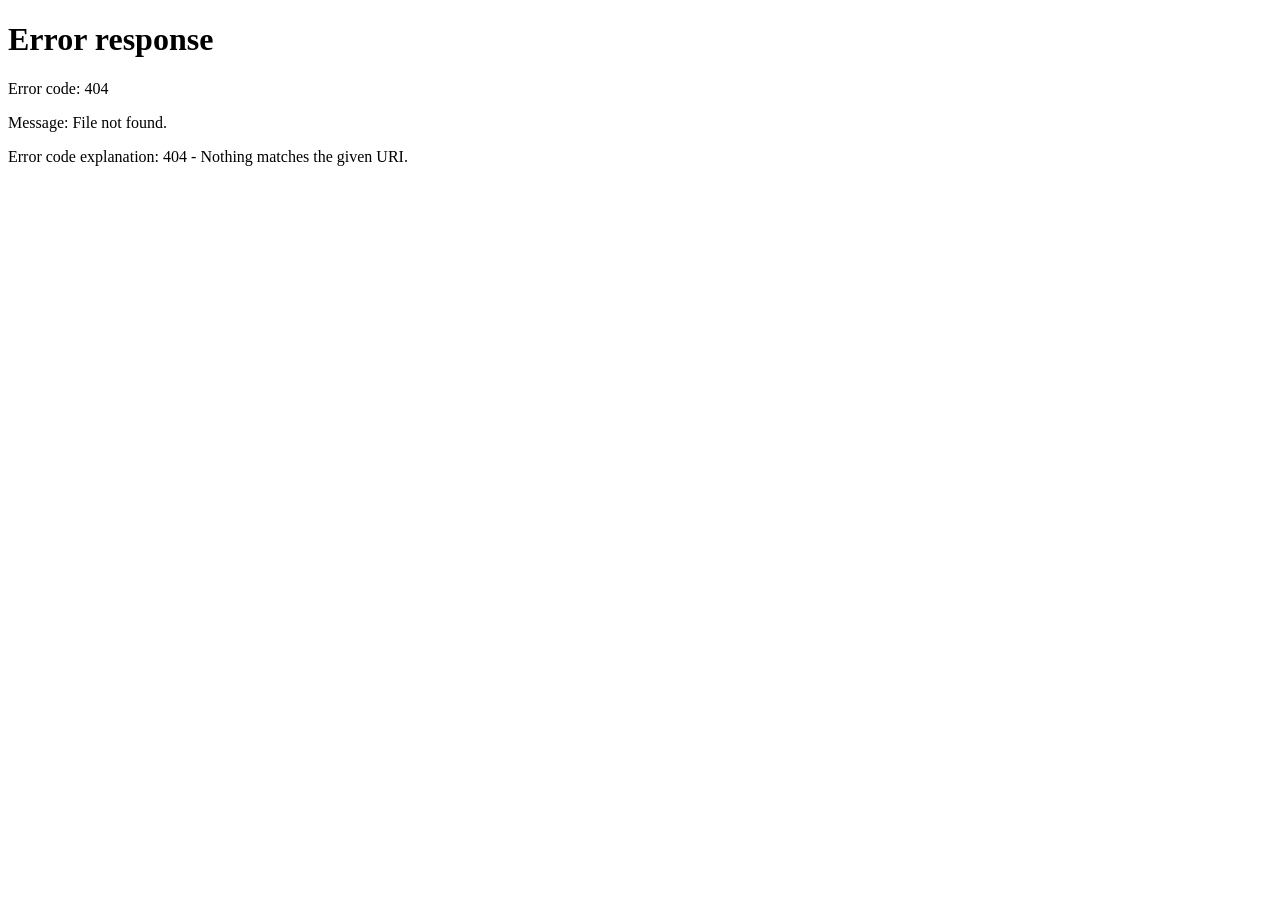
==== index.html @ 46be5a69 "Add files via upload" ====
<html xmlns="http://www.w3.org/1999/xhtml" lang="en">

<head>
	<meta http-equiv="Content-Type" content="text/html; charset=utf-8" />
	<meta name="description" content="HTTrack is an easy-to-use website mirror utility. It allows you to download a World Wide website from the Internet to a local directory,building recursively all structures, getting html, images, and other files from the server to your computer. Links are rebuiltrelatively so that you can freely browse to the local site (works with any browser). You can mirror several sites together so that you can jump from one toanother. You can, also, update an existing mirror site, or resume an interrupted download. The robot is fully configurable, with an integrated help" />
	<meta name="keywords" content="httrack, HTTRACK, HTTrack, winhttrack, WINHTTRACK, WinHTTrack, offline browser, web mirror utility, aspirateur web, surf offline, web capture, www mirror utility, browse offline, local  site builder, website mirroring, aspirateur www, internet grabber, capture de site web, internet tool, hors connexion, unix, dos, windows 95, windows 98, solaris, ibm580, AIX 4.0, HTS, HTGet, web aspirator, web aspirateur, libre, GPL, GNU, free software" />
	<title>Local index - HTTrack Website Copier</title>
  <!-- Mirror and index made by HTTrack Website Copier/3.51-0 [XR&CO] -->
	<style type="text/css">
	<!--

body {
	margin: 0;  padding: 0;  margin-bottom: 15px;  margin-top: 8px;
	background: #77b;
}
body, td {
	font: 14px "Trebuchet MS", Verdana, Arial, Helvetica, sans-serif;
	}

#subTitle {
	background: #000;  color: #fff;  padding: 4px;  font-weight: bold; 
	}

#siteNavigation a, #siteNavigation .current {
	font-weight: bold;  color: #448;
	}
#siteNavigation a:link    { text-decoration: none; }
#siteNavigation a:visited { text-decoration: none; }

#siteNavigation .current { background-color: #ccd; }

#siteNavigation a:hover   { text-decoration: none;  background-color: #fff;  color: #000; }
#siteNavigation a:active  { text-decoration: none;  background-color: #ccc; }


a:link    { text-decoration: underline;  color: #00f; }
a:visited { text-decoration: underline;  color: #000; }
a:hover   { text-decoration: underline;  color: #c00; }
a:active  { text-decoration: underline; }

#pageContent {
	clear: both;
	border-bottom: 6px solid #000;
	padding: 10px;  padding-top: 20px;
	line-height: 1.65em;
	background-image: url(backblue.gif);
	background-repeat: no-repeat;
	background-position: top right;
	}

#pageContent, #siteNavigation {
	background-color: #ccd;
	}


.imgLeft  { float: left;   margin-right: 10px;  margin-bottom: 10px; }
.imgRight { float: right;  margin-left: 10px;   margin-bottom: 10px; }

hr { height: 1px;  color: #000;  background-color: #000;  margin-bottom: 15px; }

h1 { margin: 0;  font-weight: bold;  font-size: 2em; }
h2 { margin: 0;  font-weight: bold;  font-size: 1.6em; }
h3 { margin: 0;  font-weight: bold;  font-size: 1.3em; }
h4 { margin: 0;  font-weight: bold;  font-size: 1.18em; }

.blak { background-color: #000; }
.hide { display: none; }
.tableWidth { min-width: 400px; }

.tblRegular       { border-collapse: collapse; }
.tblRegular td    { padding: 6px;  background-image: url(fade.gif);  border: 2px solid #99c; }
.tblHeaderColor, .tblHeaderColor td { background: #99c; }
.tblNoBorder td   { border: 0; }


// -->
</style>

</head>

<body>
<table width="76%" border="0" align="center" cellspacing="0" cellpadding="3" class="tableWidth">
	<tr>
	<td id="subTitle">HTTrack Website Copier - Open Source offline browser</td>
	</tr>
</table>
<table width="76%" border="0" align="center" cellspacing="0" cellpadding="0" class="tableWidth">
<tr class="blak">
<td>
	<table width="100%" border="0" align="center" cellspacing="1" cellpadding="0">
	<tr>
	<td colspan="6"> 
		<table width="100%" border="0" align="center" cellspacing="0" cellpadding="10">
		<tr> 
		<td id="pageContent"> 
<!-- ==================== End prologue ==================== -->

<H1 ALIGN=Center>Index of locally available sites:</H1>
	<TABLE BORDER="0" WIDTH="100%" CELLSPACING="1" CELLPADDING="0">
		<TR>
			<TD BACKGROUND="fade.gif">
				&middot;
					<A HREF="grafik-v2.nxt.designtocodes.com/index.html">
						Grafik v2 - Nextjs Portfolio Template for Creative Graphic Designers
					</A>		
			</TD>
		</TR>
	</TABLE>
	<BR>
	<BR>
	<BR>
  	<H6 ALIGN="RIGHT">
	<I>Mirror and index made by HTTrack Website Copier [XR&amp;CO]</I>
	</H6>
	<!-- Mirror and index made by HTTrack Website Copier/3.51-0 [XR&CO] -->
	<!-- Thanks for using HTTrack Website Copier! -->
	<meta HTTP-EQUIV="Refresh" CONTENT="0; URL=grafik-v2.nxt.designtocodes.com/index.html">


<!-- ==================== Start epilogue ==================== -->
		</td>
		</tr>
		</table>
	</td>
	</tr>
	</table>
</td>
</tr>
</table>

<table width="76%" border="0" align="center" valign="bottom" cellspacing="0" cellpadding="0">
	<tr>
	<td id="footer"><small>&copy; 1998 Xavier Roche &amp; other contributors - Web Design: Leto Kauler.</small></td>
	</tr>
</table>

</body>

</html>
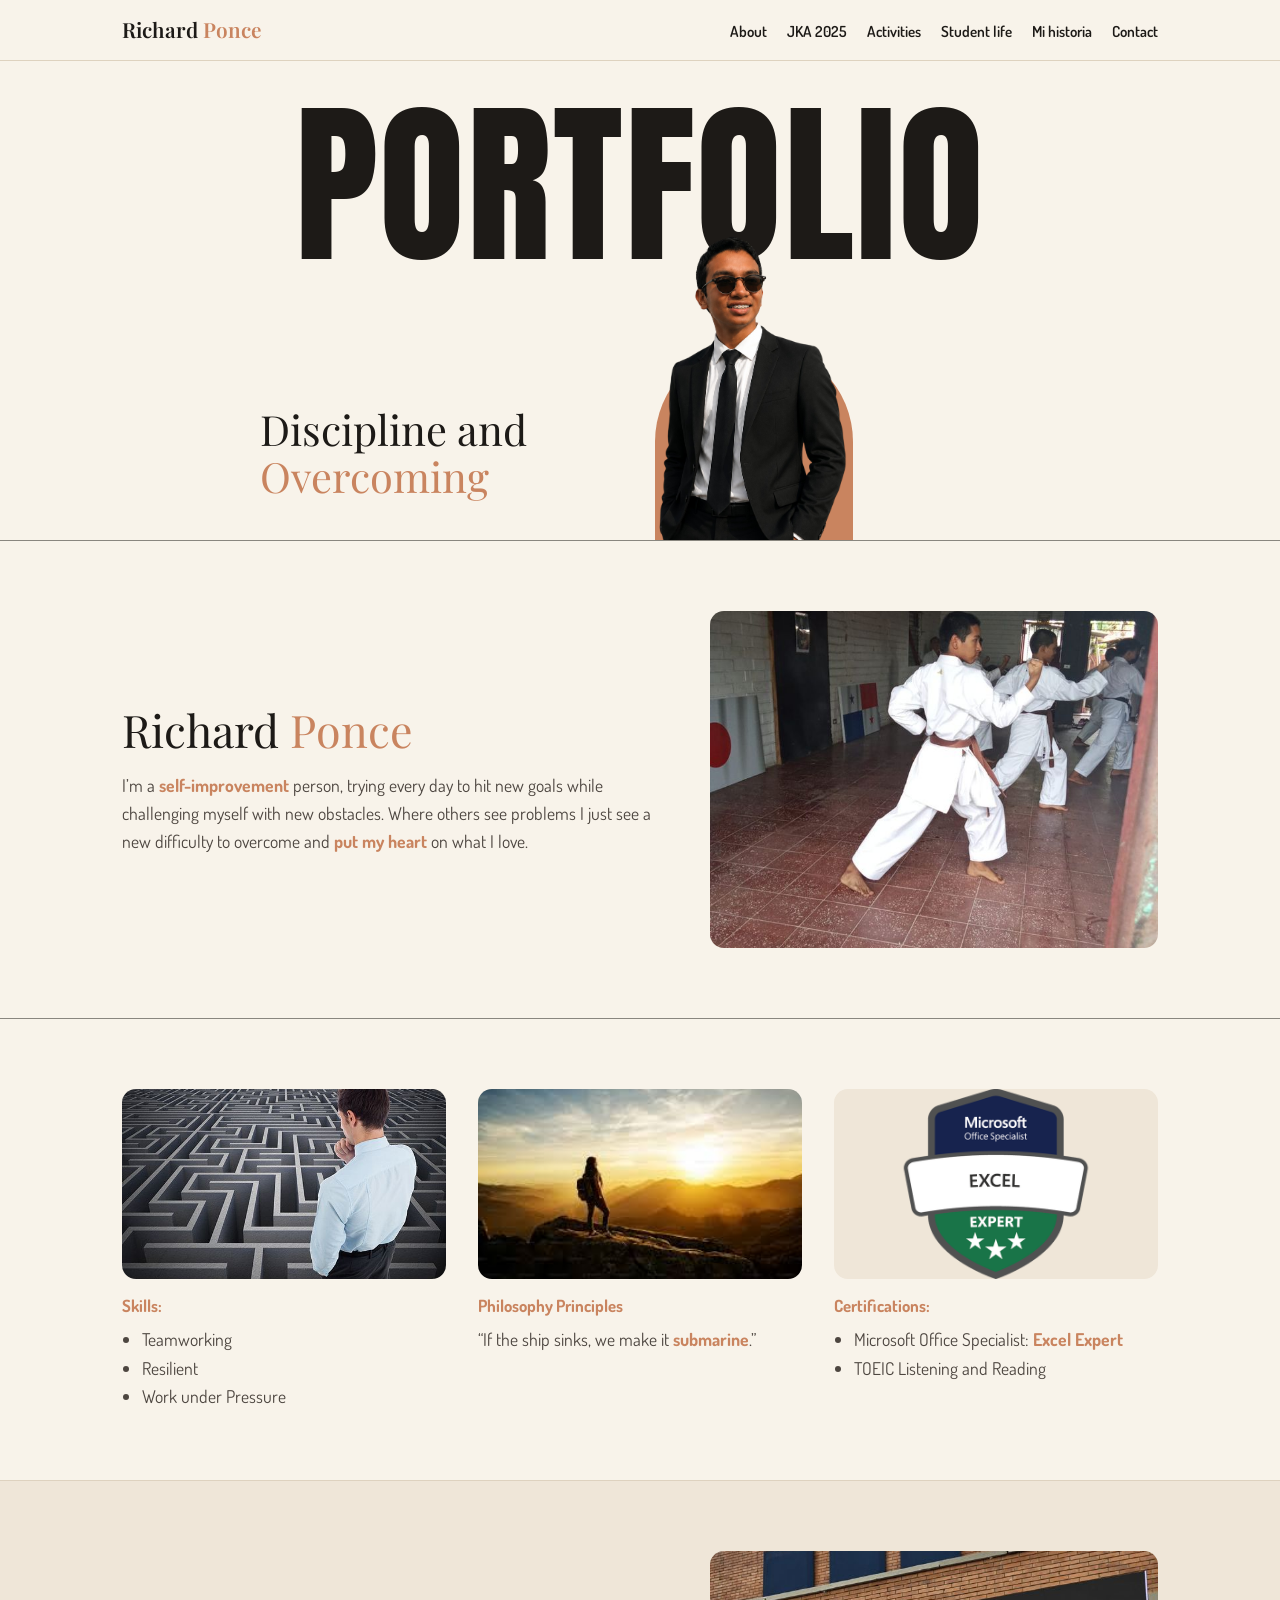
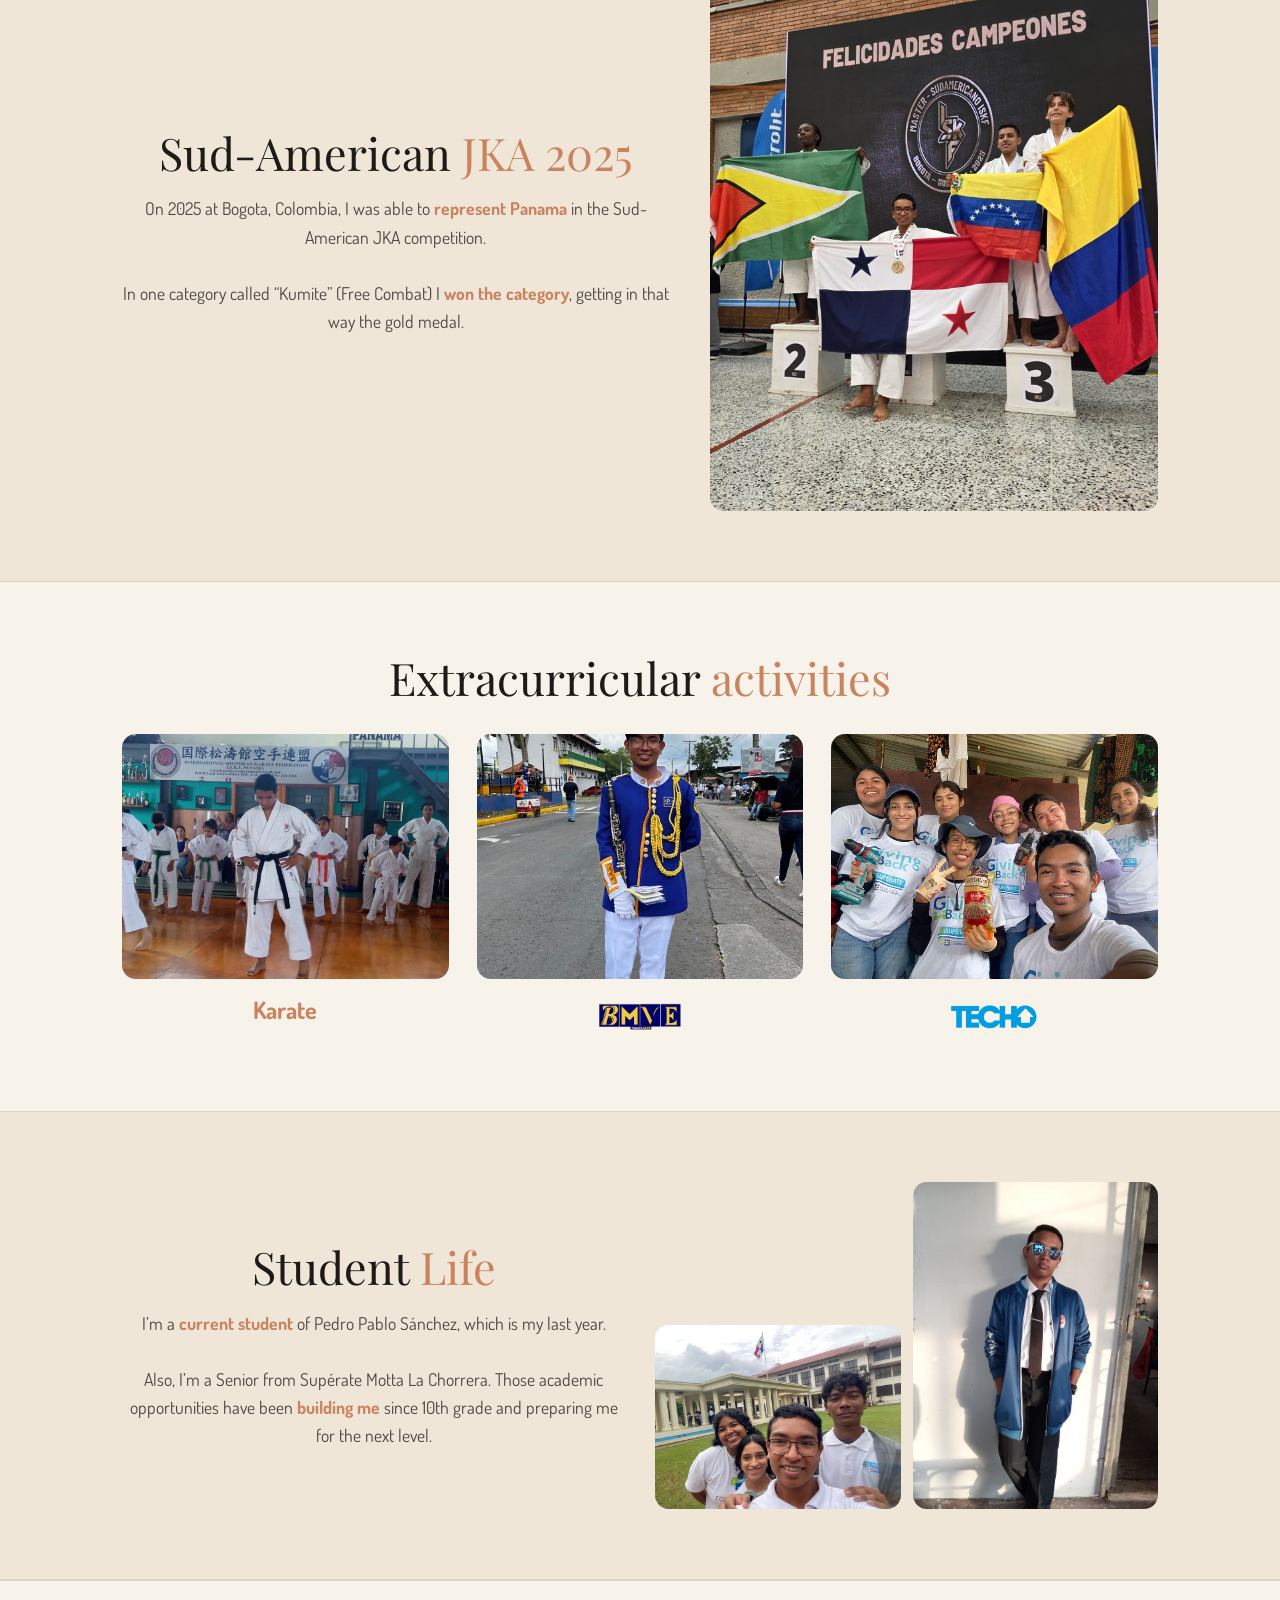
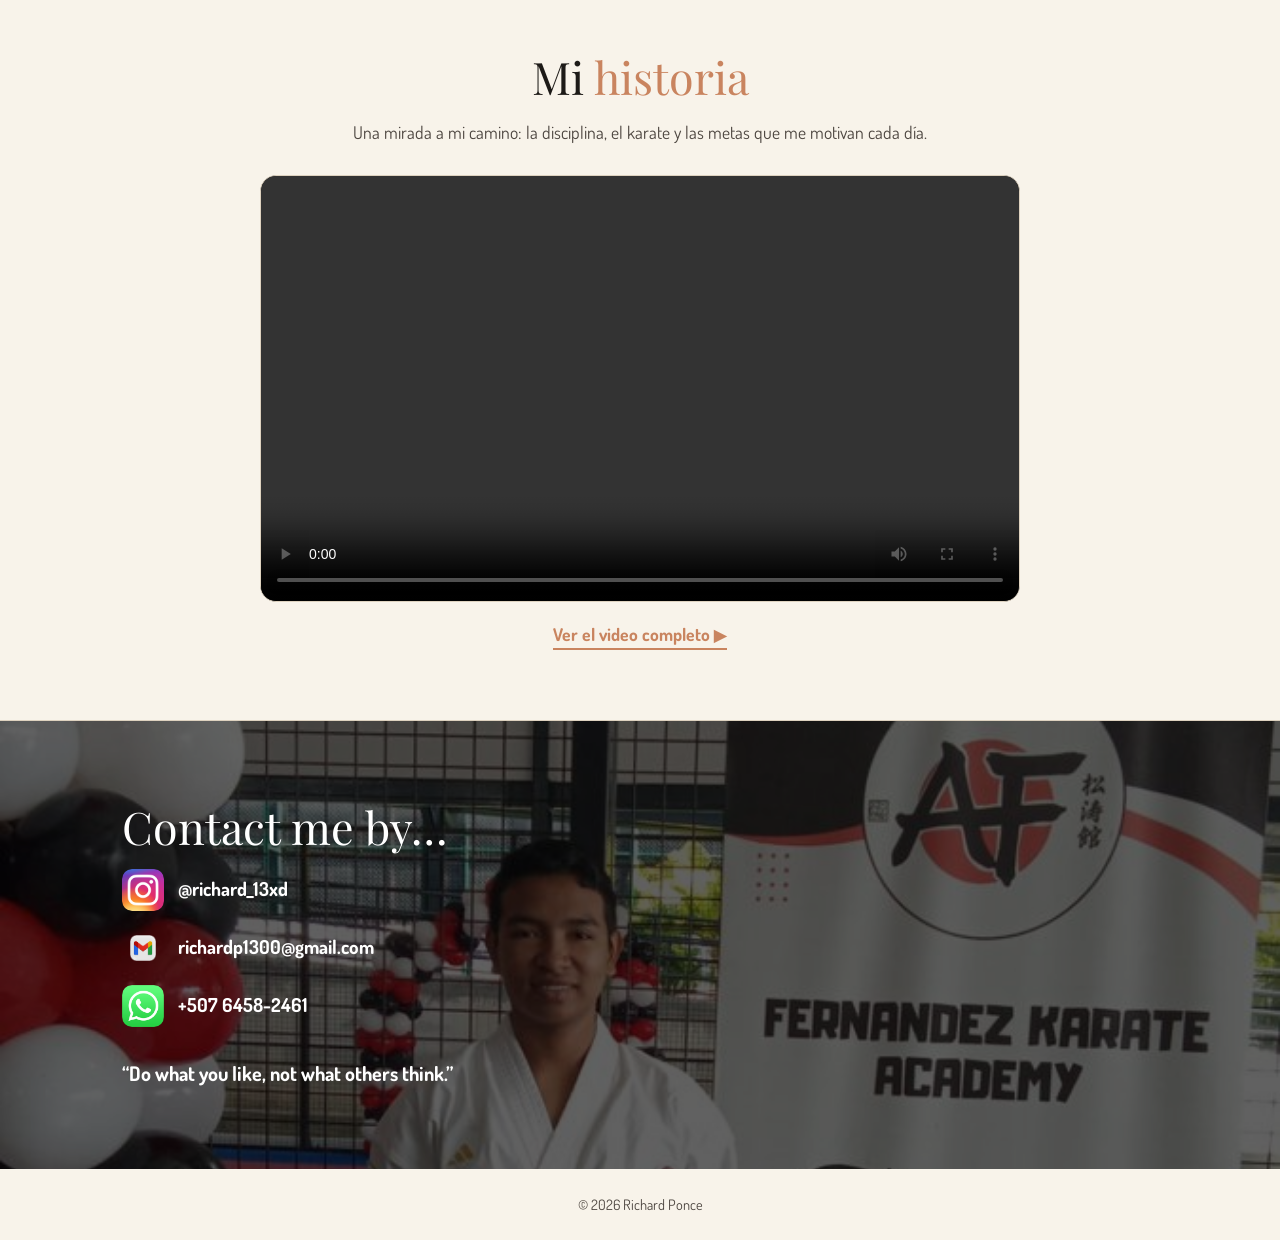
==== commit 56569290: "nose" ====
--- a/index.html
+++ b/index.html
@@ -1,141 +1,127 @@
-<html xmlns="http://www.w3.org/1999/xhtml" lang="en">
-
-<head>
-	<meta http-equiv="Content-Type" content="text/html; charset=utf-8" />
-	<meta name="description" content="HTTrack is an easy-to-use website mirror utility. It allows you to download a World Wide website from the Internet to a local directory,building recursively all structures, getting html, images, and other files from the server to your computer. Links are rebuiltrelatively so that you can freely browse to the local site (works with any browser). You can mirror several sites together so that you can jump from one toanother. You can, also, update an existing mirror site, or resume an interrupted download. The robot is fully configurable, with an integrated help" />
-	<meta name="keywords" content="httrack, HTTRACK, HTTrack, winhttrack, WINHTTRACK, WinHTTrack, offline browser, web mirror utility, aspirateur web, surf offline, web capture, www mirror utility, browse offline, local  site builder, website mirroring, aspirateur www, internet grabber, capture de site web, internet tool, hors connexion, unix, dos, windows 95, windows 98, solaris, ibm580, AIX 4.0, HTS, HTGet, web aspirator, web aspirateur, libre, GPL, GNU, free software" />
-	<title>Local index - HTTrack Website Copier</title>
-  <!-- Mirror and index made by HTTrack Website Copier/3.51-0 [XR&CO] -->
-	<style type="text/css">
-	<!--
-
-body {
-	margin: 0;  padding: 0;  margin-bottom: 15px;  margin-top: 8px;
-	background: #77b;
-}
-body, td {
-	font: 14px "Trebuchet MS", Verdana, Arial, Helvetica, sans-serif;
-	}
-
-#subTitle {
-	background: #000;  color: #fff;  padding: 4px;  font-weight: bold; 
-	}
-
-#siteNavigation a, #siteNavigation .current {
-	font-weight: bold;  color: #448;
-	}
-#siteNavigation a:link    { text-decoration: none; }
-#siteNavigation a:visited { text-decoration: none; }
-
-#siteNavigation .current { background-color: #ccd; }
-
-#siteNavigation a:hover   { text-decoration: none;  background-color: #fff;  color: #000; }
-#siteNavigation a:active  { text-decoration: none;  background-color: #ccc; }
-
-
-a:link    { text-decoration: underline;  color: #00f; }
-a:visited { text-decoration: underline;  color: #000; }
-a:hover   { text-decoration: underline;  color: #c00; }
-a:active  { text-decoration: underline; }
-
-#pageContent {
-	clear: both;
-	border-bottom: 6px solid #000;
-	padding: 10px;  padding-top: 20px;
-	line-height: 1.65em;
-	background-image: url(backblue.gif);
-	background-repeat: no-repeat;
-	background-position: top right;
-	}
-
-#pageContent, #siteNavigation {
-	background-color: #ccd;
-	}
-
-
-.imgLeft  { float: left;   margin-right: 10px;  margin-bottom: 10px; }
-.imgRight { float: right;  margin-left: 10px;   margin-bottom: 10px; }
-
-hr { height: 1px;  color: #000;  background-color: #000;  margin-bottom: 15px; }
-
-h1 { margin: 0;  font-weight: bold;  font-size: 2em; }
-h2 { margin: 0;  font-weight: bold;  font-size: 1.6em; }
-h3 { margin: 0;  font-weight: bold;  font-size: 1.3em; }
-h4 { margin: 0;  font-weight: bold;  font-size: 1.18em; }
-
-.blak { background-color: #000; }
-.hide { display: none; }
-.tableWidth { min-width: 400px; }
-
-.tblRegular       { border-collapse: collapse; }
-.tblRegular td    { padding: 6px;  background-image: url(fade.gif);  border: 2px solid #99c; }
-.tblHeaderColor, .tblHeaderColor td { background: #99c; }
-.tblNoBorder td   { border: 0; }
-
-
-// -->
-</style>
-
-</head>
-
-<body>
-<table width="76%" border="0" align="center" cellspacing="0" cellpadding="3" class="tableWidth">
-	<tr>
-	<td id="subTitle">HTTrack Website Copier - Open Source offline browser</td>
-	</tr>
-</table>
-<table width="76%" border="0" align="center" cellspacing="0" cellpadding="0" class="tableWidth">
-<tr class="blak">
-<td>
-	<table width="100%" border="0" align="center" cellspacing="1" cellpadding="0">
-	<tr>
-	<td colspan="6"> 
-		<table width="100%" border="0" align="center" cellspacing="0" cellpadding="10">
-		<tr> 
-		<td id="pageContent"> 
-<!-- ==================== End prologue ==================== -->
-
-<H1 ALIGN=Center>Index of locally available sites:</H1>
-	<TABLE BORDER="0" WIDTH="100%" CELLSPACING="1" CELLPADDING="0">
-		<TR>
-			<TD BACKGROUND="fade.gif">
-				&middot;
-					<A HREF="grafik-v2.nxt.designtocodes.com/index.html">
-						Grafik v2 - Nextjs Portfolio Template for Creative Graphic Designers
-					</A>		
-			</TD>
-		</TR>
-	</TABLE>
-	<BR>
-	<BR>
-	<BR>
-  	<H6 ALIGN="RIGHT">
-	<I>Mirror and index made by HTTrack Website Copier [XR&amp;CO]</I>
-	</H6>
-	<!-- Mirror and index made by HTTrack Website Copier/3.51-0 [XR&CO] -->
-	<!-- Thanks for using HTTrack Website Copier! -->
-	<meta HTTP-EQUIV="Refresh" CONTENT="0; URL=grafik-v2.nxt.designtocodes.com/index.html">
-
-
-<!-- ==================== Start epilogue ==================== -->
-		</td>
-		</tr>
-		</table>
-	</td>
-	</tr>
-	</table>
-</td>
-</tr>
-</table>
-
-<table width="76%" border="0" align="center" valign="bottom" cellspacing="0" cellpadding="0">
-	<tr>
-	<td id="footer"><small>&copy; 1998 Xavier Roche &amp; other contributors - Web Design: Leto Kauler.</small></td>
-	</tr>
-</table>
-
-</body>
-
-</html>
-
-
+<html lang="en"><head>
+<meta charset="utf-8">
+<meta name="viewport" content="width=device-width, initial-scale=1, viewport-fit=cover">
+<title>Richard Ponce | Portfolio</title>
+<link rel="preconnect" href="https://fonts.googleapis.com"><link rel="preconnect" href="https://fonts.gstatic.com" crossorigin="">
+<link href="https://fonts.googleapis.com/css2?family=Anton&amp;family=Playfair+Display:wght@400;600&amp;family=Dosis:wght@400;600;700&amp;display=swap" rel="stylesheet">
+<style>
+:root{--bg:#f8f3ea;--bg2:#efe6d8;--tx:#1d1a17;--mu:#4d4640;--ac:#c9845f;--bd:#ded2bf;color-scheme:light}
+@media (prefers-color-scheme:dark){:root:not([data-theme="light"]){--bg:#141211;--bg2:#1e1b19;--tx:#f3ece2;--mu:#b8aea1;--ac:#dd9672;--bd:#332e2a;color-scheme:dark}}
+:root[data-theme="dark"]{--bg:#141211;--bg2:#1e1b19;--tx:#f3ece2;--mu:#b8aea1;--ac:#dd9672;--bd:#332e2a;color-scheme:dark}
+*{box-sizing:border-box;margin:0}
+:root{padding-top:env(safe-area-inset-top,0px);padding-bottom:env(safe-area-inset-bottom,0px)}
+html{scroll-behavior:smooth;scroll-padding-top:70px;scroll-padding-top:calc(70px + env(safe-area-inset-top,0px))}
+body{background:var(--bg);color:var(--tx);font-family:Dosis,system-ui,-apple-system,"Segoe UI",sans-serif;font-size:1.1rem;line-height:1.6}
+.w{max-width:1080px;margin:0 auto;padding:0 22px}
+body::before{content:"";position:fixed;inset:0 0 auto;height:env(safe-area-inset-top,0px);background:var(--bg);z-index:11}
+nav{position:sticky;top:env(safe-area-inset-top,0px);background:var(--bg);border-bottom:1px solid var(--bd);z-index:10}
+nav .w{display:flex;justify-content:space-between;align-items:center;height:60px;gap:14px}
+.logo{font-family:"Playfair Display",Georgia,serif;font-size:1.3rem;text-decoration:none;color:var(--tx)}.logo span,.ac{color:var(--ac)}
+nav ul{display:flex;gap:20px;list-style:none;padding:0;overflow-x:auto}
+nav a{color:var(--tx);text-decoration:none;font-weight:600;white-space:nowrap;font-size:.95rem}
+nav a:hover{color:var(--ac)}
+h1,h2{font-family:"Playfair Display",Georgia,serif;font-weight:400;line-height:1.15}
+h2{font-size:clamp(1.9rem,5vw,2.8rem);margin-bottom:16px}
+h2 em{font-style:normal;color:var(--ac)}
+p{color:var(--mu)}b{color:var(--ac)}
+section{padding:70px 0}
+img{max-width:100%;display:block}
+.hero{padding:40px 0 0;text-align:center}
+.big{font-family:Anton,Impact,"Arial Narrow",sans-serif;font-size:clamp(3.4rem,17vw,11rem);line-height:.95;letter-spacing:.01em;text-transform:uppercase}
+.hero .st{position:relative;display:flex;justify-content:center;align-items:flex-end;max-width:760px;margin:-6% auto 0}
+.hero .st .c{position:absolute;width:26%;aspect-ratio:1;background:var(--ac);border-radius:50% 50% 0 0;right:22%;bottom:0}
+.hero .st img{position:relative;width:33%;margin-left:26%}
+.hero h1{position:absolute;left:0;bottom:12%;font-size:clamp(1.5rem,5vw,2.6rem);text-align:left}
+.rule{border:0;border-top:1px solid var(--tx);opacity:.5;margin:0}
+.g2{display:grid;grid-template-columns:1.1fr .9fr;gap:40px;align-items:center}
+.photo{border-radius:14px;width:100%;object-fit:cover}
+.story{text-align:center;background:var(--bg2);border-block:1px solid var(--bd)}
+.story p{max-width:620px;margin:0 auto}
+.vid{max-width:760px;margin:28px auto 0;aspect-ratio:16/9;border-radius:16px;border:1px solid var(--bd);background:#000;overflow:hidden}
+.vid video{width:100%;height:100%}
+.lnk{display:inline-block;margin-top:18px;color:var(--ac);font-weight:700;text-decoration:none;border-bottom:2px solid var(--ac)}
+.tri{display:grid;grid-template-columns:repeat(auto-fit,minmax(240px,1fr));gap:32px}
+.tri img{width:100%;height:190px;object-fit:cover;border-radius:14px;margin-bottom:14px}
+.tri img.badge{object-fit:contain;background:var(--bg2)}
+.tri h3{color:var(--ac);font-size:1.05rem;margin-bottom:6px}
+.tri ul{padding-left:20px;color:var(--mu)}
+.act{display:grid;grid-template-columns:repeat(auto-fit,minmax(230px,1fr));gap:28px;text-align:center;margin-top:30px}
+.act img.p{width:100%;aspect-ratio:4/3;object-fit:cover;border-radius:14px}
+.act h3{color:var(--ac);font-size:1.5rem;margin-top:12px}
+.act img.lg{height:48px;width:auto;margin:14px auto 0;object-fit:contain}
+.ctr{text-align:center}
+.stu{display:grid;grid-template-columns:1fr 1fr;gap:30px;align-items:center}
+.stu .im{display:grid;grid-template-columns:1fr 1fr;gap:12px;align-items:end}
+.contact{position:relative;color:#fff;padding:80px 0;background:#222 center/cover}
+.contact::before{content:"";position:absolute;inset:0;background:rgba(0,0,0,.62)}
+.contact .w{position:relative}
+.contact h2{color:#fff}
+.contact a{display:flex;align-items:center;gap:14px;color:#fff;text-decoration:none;font-weight:700;margin:16px 0;font-size:1.2rem}
+.contact a img{width:42px;height:42px;object-fit:contain;border-radius:10px}
+.q{font-weight:700;font-size:1.25rem;margin-top:30px}
+footer{text-align:center;padding:24px;font-size:.9rem;color:var(--mu)}
+@media(max-width:760px){.g2,.stu{grid-template-columns:1fr}section{padding:50px 0}.hero h1{position:static;text-align:center;margin-top:10px}.hero .st{flex-direction:column;align-items:center}.hero .st img{width:46%;margin:0}.hero .st .c{right:auto;left:50%;transform:translateX(-5%);width:34%}}
+</style>
+</head>
+<body>
+<nav><div class="w"><a class="logo" href="#home">Richard <span>Ponce</span></a>
+<ul><li><a href="#about">About</a></li><li><a href="#jka">JKA 2025</a></li><li><a href="#activities">Activities</a></li><li><a href="#student">Student life</a></li><li><a href="#story">Mi historia</a></li><li><a href="#contact">Contact</a></li></ul></div></nav>
+
+<header class="hero" id="home"><div class="w">
+<div class="big">Portfolio</div>
+<div class="st"><span class="c"></span><img src="[data-uri]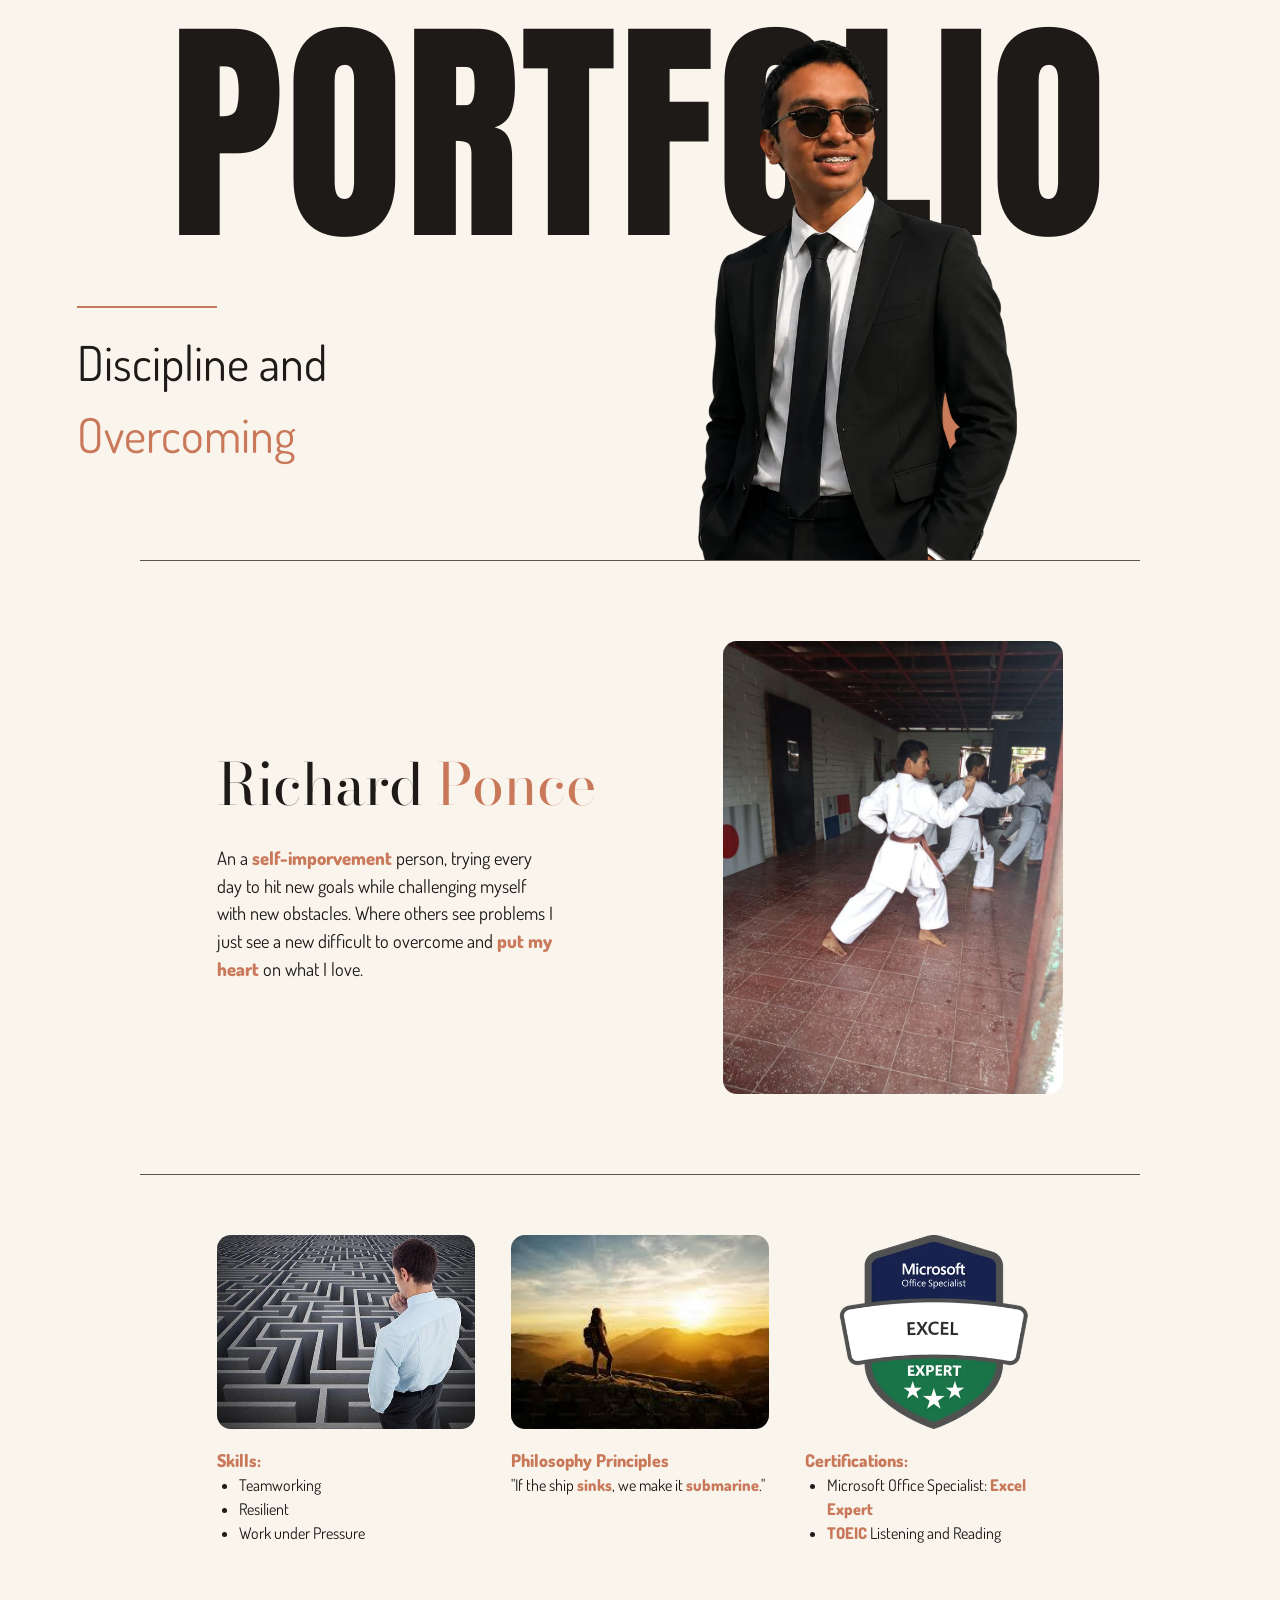
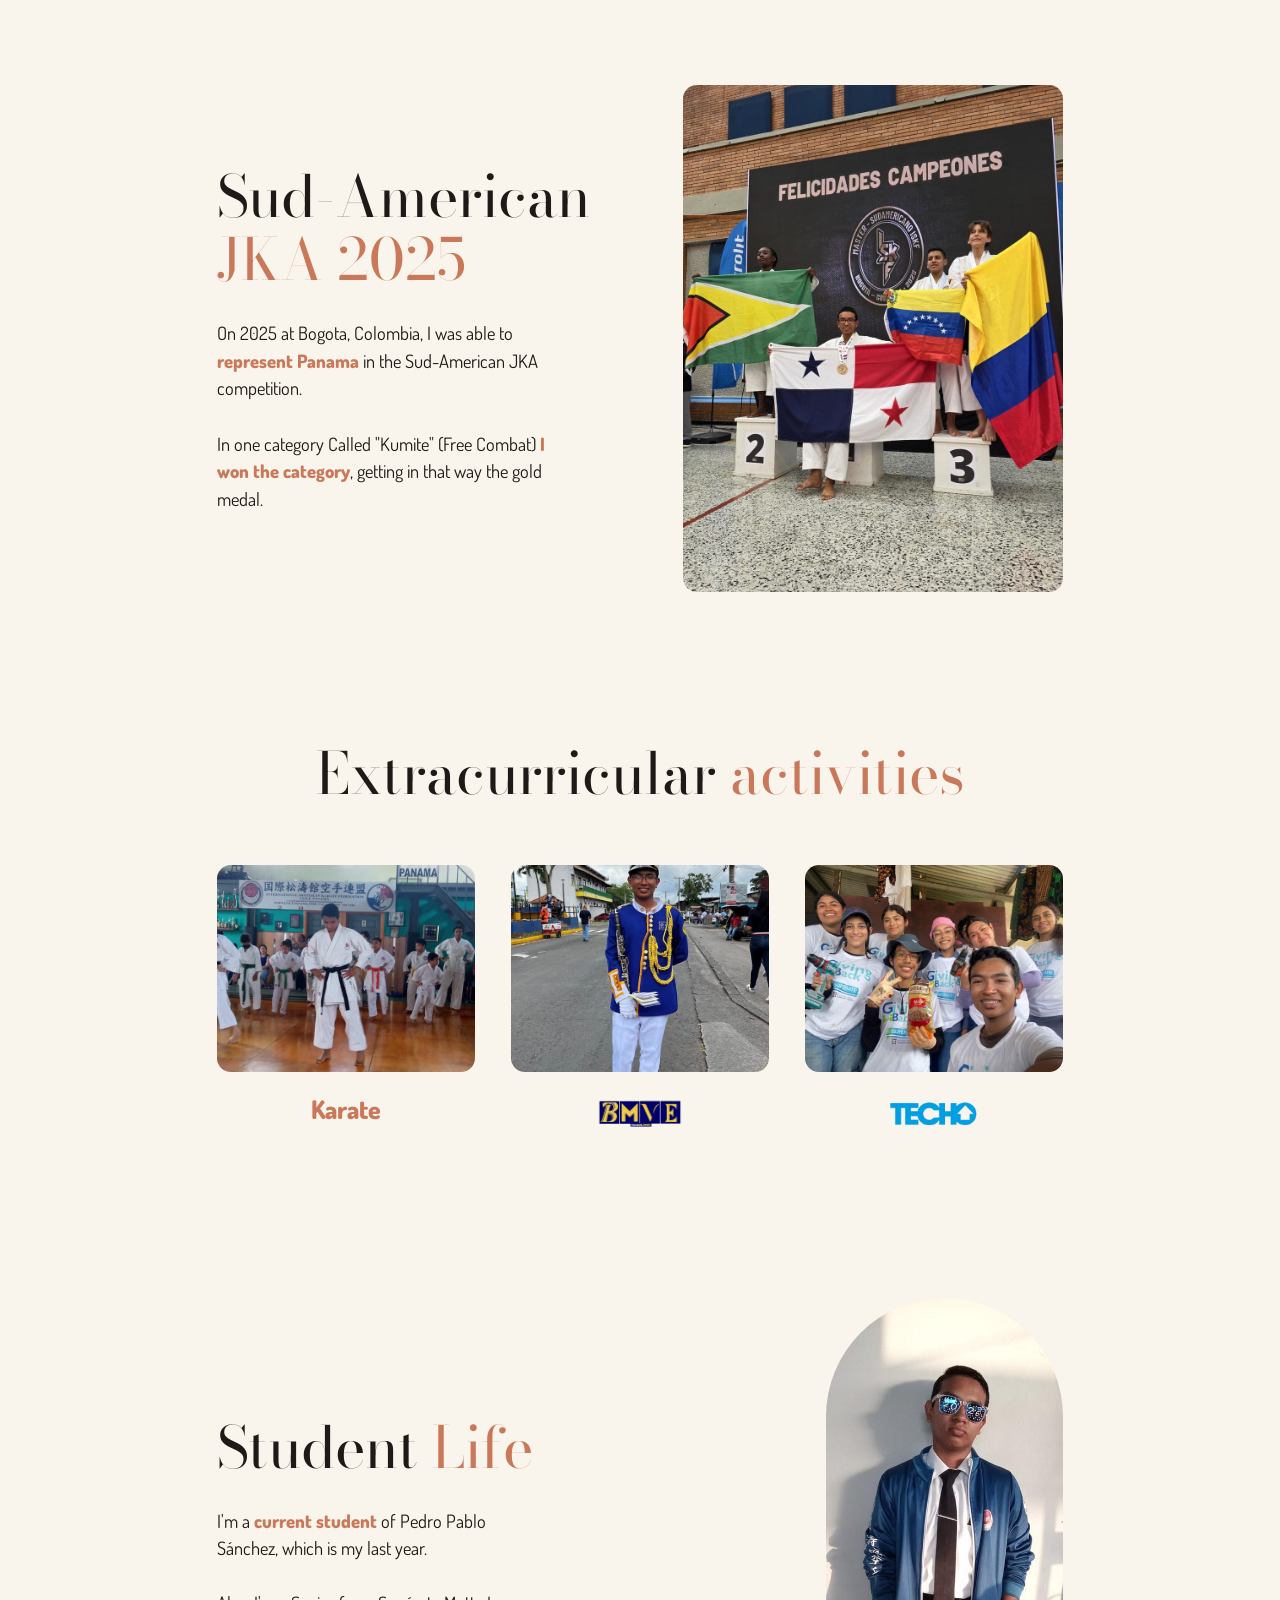
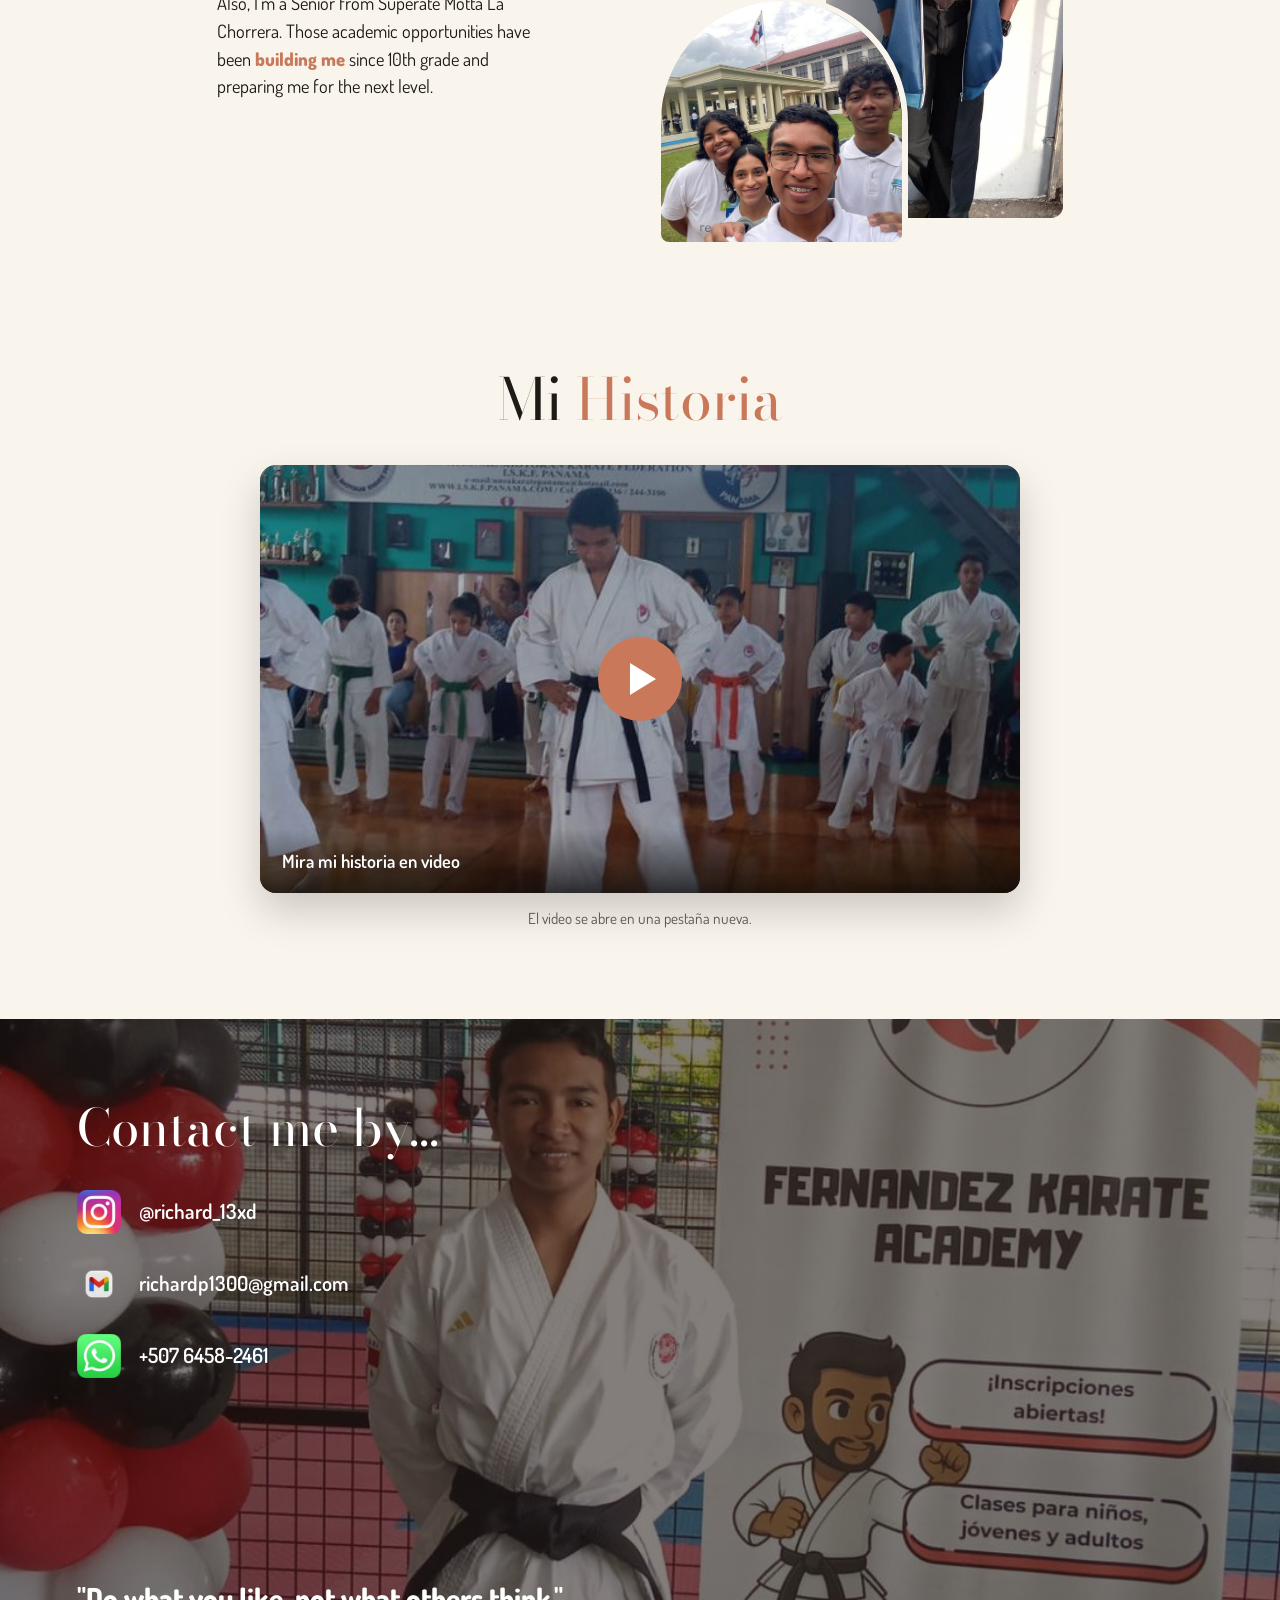
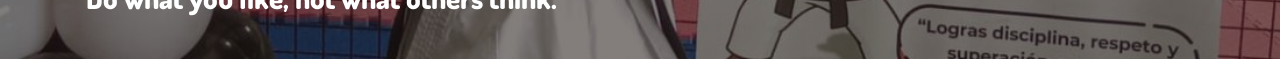
==== commit bd65fdf8: "eso" ====
--- a/index.html
+++ b/index.html
@@ -1,127 +1,137 @@
-<html lang="en"><head>
-<meta charset="utf-8">
-<meta name="viewport" content="width=device-width, initial-scale=1, viewport-fit=cover">
-<title>Richard Ponce | Portfolio</title>
-<link rel="preconnect" href="https://fonts.googleapis.com"><link rel="preconnect" href="https://fonts.gstatic.com" crossorigin="">
-<link href="https://fonts.googleapis.com/css2?family=Anton&amp;family=Playfair+Display:wght@400;600&amp;family=Dosis:wght@400;600;700&amp;display=swap" rel="stylesheet">
+<!DOCTYPE html>
+<html lang="en">
+<head>
+<meta charset="UTF-8">
+<meta name="viewport" content="width=device-width, initial-scale=1">
+<title>Richard Ponce – Portfolio</title>
+<link rel="preconnect" href="https://fonts.googleapis.com">
+<link href="https://fonts.googleapis.com/css2?family=Anton&family=Bodoni+Moda:wght@400;500&family=Dosis:wght@400;600;800&display=swap" rel="stylesheet">
 <style>
-:root{--bg:#f8f3ea;--bg2:#efe6d8;--tx:#1d1a17;--mu:#4d4640;--ac:#c9845f;--bd:#ded2bf;color-scheme:light}
-@media (prefers-color-scheme:dark){:root:not([data-theme="light"]){--bg:#141211;--bg2:#1e1b19;--tx:#f3ece2;--mu:#b8aea1;--ac:#dd9672;--bd:#332e2a;color-scheme:dark}}
-:root[data-theme="dark"]{--bg:#141211;--bg2:#1e1b19;--tx:#f3ece2;--mu:#b8aea1;--ac:#dd9672;--bd:#332e2a;color-scheme:dark}
+:root{--bg:#f9f4ec;--ink:#1d1a17;--acc:#c9795a;--serif:'Bodoni Moda','Times New Roman',serif;--sans:'Dosis',sans-serif}
 *{box-sizing:border-box;margin:0}
-:root{padding-top:env(safe-area-inset-top,0px);padding-bottom:env(safe-area-inset-bottom,0px)}
-html{scroll-behavior:smooth;scroll-padding-top:70px;scroll-padding-top:calc(70px + env(safe-area-inset-top,0px))}
-body{background:var(--bg);color:var(--tx);font-family:Dosis,system-ui,-apple-system,"Segoe UI",sans-serif;font-size:1.1rem;line-height:1.6}
-.w{max-width:1080px;margin:0 auto;padding:0 22px}
-body::before{content:"";position:fixed;inset:0 0 auto;height:env(safe-area-inset-top,0px);background:var(--bg);z-index:11}
-nav{position:sticky;top:env(safe-area-inset-top,0px);background:var(--bg);border-bottom:1px solid var(--bd);z-index:10}
-nav .w{display:flex;justify-content:space-between;align-items:center;height:60px;gap:14px}
-.logo{font-family:"Playfair Display",Georgia,serif;font-size:1.3rem;text-decoration:none;color:var(--tx)}.logo span,.ac{color:var(--ac)}
-nav ul{display:flex;gap:20px;list-style:none;padding:0;overflow-x:auto}
-nav a{color:var(--tx);text-decoration:none;font-weight:600;white-space:nowrap;font-size:.95rem}
-nav a:hover{color:var(--ac)}
-h1,h2{font-family:"Playfair Display",Georgia,serif;font-weight:400;line-height:1.15}
-h2{font-size:clamp(1.9rem,5vw,2.8rem);margin-bottom:16px}
-h2 em{font-style:normal;color:var(--ac)}
-p{color:var(--mu)}b{color:var(--ac)}
-section{padding:70px 0}
-img{max-width:100%;display:block}
-.hero{padding:40px 0 0;text-align:center}
-.big{font-family:Anton,Impact,"Arial Narrow",sans-serif;font-size:clamp(3.4rem,17vw,11rem);line-height:.95;letter-spacing:.01em;text-transform:uppercase}
-.hero .st{position:relative;display:flex;justify-content:center;align-items:flex-end;max-width:760px;margin:-6% auto 0}
-.hero .st .c{position:absolute;width:26%;aspect-ratio:1;background:var(--ac);border-radius:50% 50% 0 0;right:22%;bottom:0}
-.hero .st img{position:relative;width:33%;margin-left:26%}
-.hero h1{position:absolute;left:0;bottom:12%;font-size:clamp(1.5rem,5vw,2.6rem);text-align:left}
-.rule{border:0;border-top:1px solid var(--tx);opacity:.5;margin:0}
-.g2{display:grid;grid-template-columns:1.1fr .9fr;gap:40px;align-items:center}
-.photo{border-radius:14px;width:100%;object-fit:cover}
-.story{text-align:center;background:var(--bg2);border-block:1px solid var(--bd)}
-.story p{max-width:620px;margin:0 auto}
-.vid{max-width:760px;margin:28px auto 0;aspect-ratio:16/9;border-radius:16px;border:1px solid var(--bd);background:#000;overflow:hidden}
-.vid video{width:100%;height:100%}
-.lnk{display:inline-block;margin-top:18px;color:var(--ac);font-weight:700;text-decoration:none;border-bottom:2px solid var(--ac)}
-.tri{display:grid;grid-template-columns:repeat(auto-fit,minmax(240px,1fr));gap:32px}
-.tri img{width:100%;height:190px;object-fit:cover;border-radius:14px;margin-bottom:14px}
-.tri img.badge{object-fit:contain;background:var(--bg2)}
-.tri h3{color:var(--ac);font-size:1.05rem;margin-bottom:6px}
-.tri ul{padding-left:20px;color:var(--mu)}
-.act{display:grid;grid-template-columns:repeat(auto-fit,minmax(230px,1fr));gap:28px;text-align:center;margin-top:30px}
-.act img.p{width:100%;aspect-ratio:4/3;object-fit:cover;border-radius:14px}
-.act h3{color:var(--ac);font-size:1.5rem;margin-top:12px}
-.act img.lg{height:48px;width:auto;margin:14px auto 0;object-fit:contain}
-.ctr{text-align:center}
-.stu{display:grid;grid-template-columns:1fr 1fr;gap:30px;align-items:center}
-.stu .im{display:grid;grid-template-columns:1fr 1fr;gap:12px;align-items:end}
-.contact{position:relative;color:#fff;padding:80px 0;background:#222 center/cover}
-.contact::before{content:"";position:absolute;inset:0;background:rgba(0,0,0,.62)}
-.contact .w{position:relative}
-.contact h2{color:#fff}
-.contact a{display:flex;align-items:center;gap:14px;color:#fff;text-decoration:none;font-weight:700;margin:16px 0;font-size:1.2rem}
-.contact a img{width:42px;height:42px;object-fit:contain;border-radius:10px}
-.q{font-weight:700;font-size:1.25rem;margin-top:30px}
-footer{text-align:center;padding:24px;font-size:.9rem;color:var(--mu)}
-@media(max-width:760px){.g2,.stu{grid-template-columns:1fr}section{padding:50px 0}.hero h1{position:static;text-align:center;margin-top:10px}.hero .st{flex-direction:column;align-items:center}.hero .st img{width:46%;margin:0}.hero .st .c{right:auto;left:50%;transform:translateX(-5%);width:34%}}
+html{scroll-behavior:smooth}
+body{background:var(--bg);color:var(--ink);font-family:var(--sans);font-size:1.15rem;line-height:1.5;overflow-x:hidden}
+img{display:block;max-width:100%}
+h1,h2{font-family:var(--serif);font-weight:400;line-height:1.1}
+h2{font-size:clamp(2.2rem,5vw,3.6rem)}
+.a{color:var(--acc)} b{font-weight:800;color:var(--acc)}
+.wrap{max-width:1000px;margin:0 auto;padding:0 6vw}
+hr{border:0;border-top:1px solid #555;margin:0 auto;max-width:1000px;width:88%}
+.hero{position:relative;text-align:center;padding-top:20px;min-height:560px}
+.hero .big{font-family:Anton,Impact,sans-serif;font-size:clamp(5rem,20vw,15rem);line-height:.95;letter-spacing:.01em;text-transform:uppercase}
+.hero .me{position:absolute;left:50%;bottom:0;width:min(46vw,430px);transform:translateX(-5%);z-index:2}
+.hero .sun{position:absolute;left:50%;bottom:0;width:min(30vw,260px);aspect-ratio:1;background:#c97b5a;border-radius:50%;transform:translateX(40%);z-index:1}
+.hero .tt{position:absolute;left:6vw;bottom:90px;text-align:left;z-index:3;font-size:clamp(1.8rem,4.2vw,3rem)}
+.hero .tt::before{content:"";display:block;width:140px;border-top:2px solid var(--acc);margin-bottom:18px}
+.row{display:grid;grid-template-columns:1fr 1fr;gap:48px;align-items:center;padding:80px 0}
+.row p{max-width:34ch}
+.photo{border-radius:14px;overflow:hidden}
+.photo img{width:100%;height:100%;object-fit:cover}
+.cols{display:grid;grid-template-columns:repeat(3,1fr);gap:36px;padding:60px 0}
+.cols figure{text-align:center}
+.cols .photo{aspect-ratio:4/3;margin-bottom:18px}
+.cols .badge{aspect-ratio:auto;border-radius:0;overflow:visible}
+.cols .badge img{width:75%;margin:0 auto}
+.cols h3{font-weight:800;color:var(--acc);font-size:1.1rem;text-align:left}
+.cols figcaption{text-align:left}
+ul{padding-left:22px;font-size:1rem}
+.act{text-align:center;padding:70px 0 20px}
+.act .cols figure{text-align:center}.act h3{text-align:center;font-size:1.6rem}
+.act .logo{height:48px;margin:12px auto 0;object-fit:contain}
+.act .photo{aspect-ratio:1/.8}
+.student{display:grid;grid-template-columns:1fr 1fr;gap:30px;align-items:center;padding:80px 0}
+.collage{position:relative;height:520px}
+.collage .t{position:absolute;right:0;top:0;width:58%;height:100%;border-radius:140px 140px 14px 14px;overflow:hidden}
+.collage .s{position:absolute;left:0;bottom:-30px;width:62%;aspect-ratio:1;border-radius:50% 50% 14px 14px;overflow:hidden;border:6px solid var(--bg)}
+.collage img{width:100%;height:100%;object-fit:cover}
+.contact{position:relative;color:#fff;background:linear-gradient(rgba(30,20,15,.55),rgba(30,20,15,.55)),url([data-uri]) center/cover;padding:80px 6vw 40px;min-height:640px;display:flex;flex-direction:column;justify-content:space-between}
+.contact h2{font-size:clamp(2rem,5vw,3.2rem);margin-bottom:34px}
+.contact a{display:flex;align-items:center;gap:18px;color:#fff;text-decoration:none;font-weight:600;font-size:1.3rem;margin-bottom:28px}
+.contact a img{width:44px;height:44px}
+.contact a:hover span{text-decoration:underline}
+.contact .q{font-weight:800;font-size:clamp(1.2rem,3vw,1.8rem);margin-top:40px}
+:focus-visible{outline:3px solid var(--acc);outline-offset:3px}
+
+.story{text-align:center;padding:70px 0 90px}
+.story h2{margin-bottom:34px}
+.vid{position:relative;display:block;max-width:760px;margin:0 auto;aspect-ratio:16/9;border-radius:16px;overflow:hidden;background:#222;color:#fff;text-decoration:none;box-shadow:0 18px 40px rgba(0,0,0,.18)}
+.vid img{width:100%;height:100%;object-fit:cover;opacity:.7;transition:opacity .25s,transform .4s}
+.vid:hover img,.vid:focus-visible img{opacity:.85;transform:scale(1.03)}
+.play{position:absolute;left:50%;top:50%;width:84px;height:84px;margin:-42px 0 0 -42px;border-radius:50%;background:var(--acc);display:grid;place-items:center}
+.play::after{content:"";margin-left:6px;border-left:26px solid #fff;border-top:16px solid transparent;border-bottom:16px solid transparent}
+.vid .cap{position:absolute;left:0;right:0;bottom:0;padding:18px 22px;text-align:left;font-weight:600;background:linear-gradient(transparent,rgba(0,0,0,.7))}
+.story small{display:block;margin-top:14px;font-size:.95rem;opacity:.7}
+@media(max-width:760px){.row,.student,.cols{grid-template-columns:1fr}.hero{min-height:480px}.hero .tt{bottom:30px}.hero .me{transform:translateX(-30%)}.collage{height:460px}}
+@media(prefers-reduced-motion:reduce){html{scroll-behavior:auto}}
 </style>
 </head>
 <body>
-<nav><div class="w"><a class="logo" href="#home">Richard <span>Ponce</span></a>
-<ul><li><a href="#about">About</a></li><li><a href="#jka">JKA 2025</a></li><li><a href="#activities">Activities</a></li><li><a href="#student">Student life</a></li><li><a href="#story">Mi historia</a></li><li><a href="#contact">Contact</a></li></ul></div></nav>
+<header class="hero">
+  <div class="big">Portfolio</div>
+  <div class="sun"></div>
+  <img class="me" src="[data-uri]